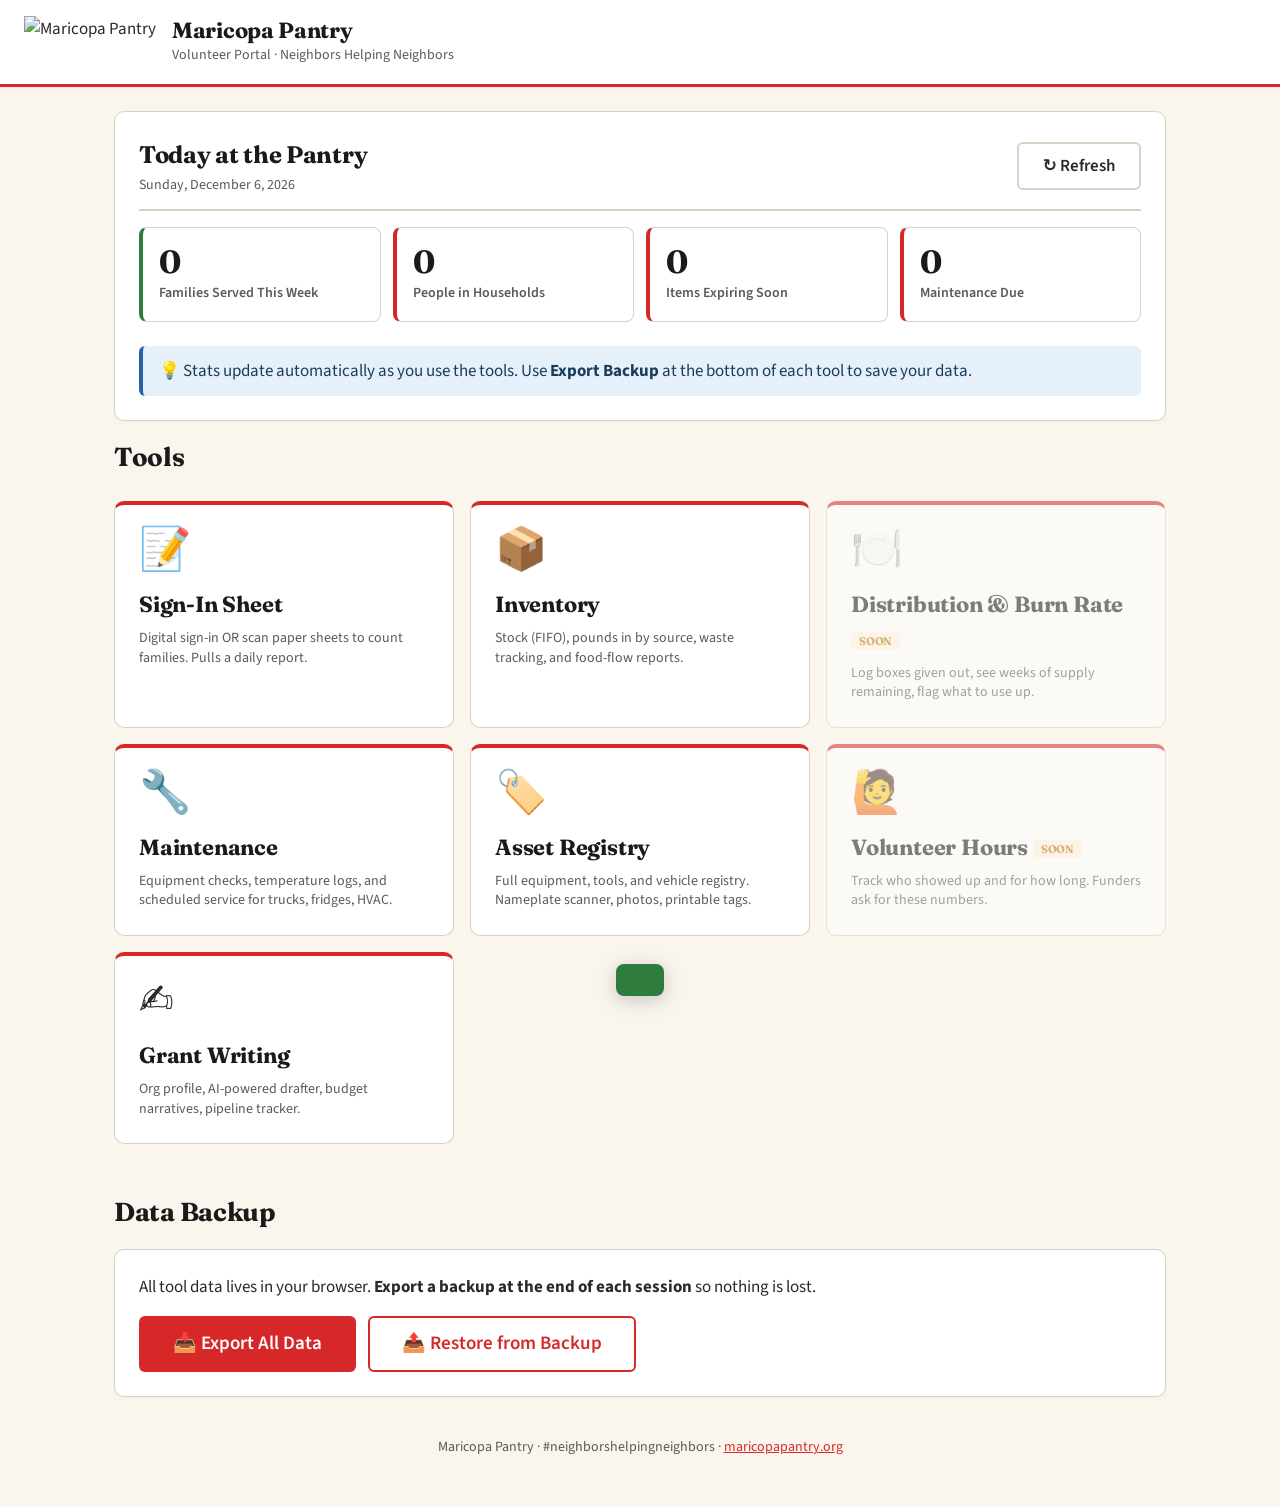
==== assets.html @ 0df5cdf4 "Create assets.html" ====
<!DOCTYPE html>
<html lang="en">
<head>
<meta charset="UTF-8" />
<meta name="viewport" content="width=device-width, initial-scale=1.0" />
<title>Maricopa Pantry — Volunteer Portal</title>
<link rel="preconnect" href="https://fonts.googleapis.com" />
<link rel="preconnect" href="https://fonts.gstatic.com" crossorigin />
<link href="https://fonts.googleapis.com/css2?family=Fraunces:opsz,wght@9..144,400;9..144,600;9..144,700;9..144,800&family=Source+Sans+3:wght@400;500;600;700&display=swap" rel="stylesheet" />
<link rel="stylesheet" href="pantry.css" />
</head>
<body>

<div class="header">
  <img class="header-logo" src="https://img1.wsimg.com/isteam/ip/4d107baa-83e4-44ec-a71f-4f505279b444/IMG_5026.PNG" alt="Maricopa Pantry" />
  <div class="header-titles">
    <div class="header-title">Maricopa Pantry</div>
    <div class="header-sub">Volunteer Portal · Neighbors Helping Neighbors</div>
  </div>
</div>

<div class="container">

  <!-- TODAY'S QUICK GLANCE -->
  <div class="card">
    <div class="card-header">
      <div>
        <div class="card-title">Today at the Pantry</div>
        <div class="card-subtitle" id="todayDate"></div>
      </div>
      <button class="btn btn-neutral" onclick="refreshStats()">↻ Refresh</button>
    </div>

    <div class="stat-grid">
      <div class="stat ok">
        <div class="stat-value" id="stat-families">—</div>
        <div class="stat-label">Families Served This Week</div>
      </div>
      <div class="stat">
        <div class="stat-value" id="stat-people">—</div>
        <div class="stat-label">People in Households</div>
      </div>
      <div class="stat warn" id="stat-expiring-wrap">
        <div class="stat-value" id="stat-expiring">—</div>
        <div class="stat-label">Items Expiring Soon</div>
      </div>
      <div class="stat alert" id="stat-maint-wrap">
        <div class="stat-value" id="stat-maint">—</div>
        <div class="stat-label">Maintenance Due</div>
      </div>
    </div>

    <div class="notice notice-info" style="margin-top: var(--s4); margin-bottom: 0;">
      💡 Stats update automatically as you use the tools. Use <strong>Export Backup</strong> at the bottom of each tool to save your data.
    </div>
  </div>

  <!-- TOOLS -->
  <h2 class="section-title">Tools</h2>
  <div class="tile-grid">

    <a class="tile" href="signin.html">
      <div class="tile-icon">📝</div>
      <div class="tile-title">Sign-In Sheet</div>
      <div class="tile-desc">Digital sign-in OR scan paper sheets to count families. Pulls a daily report.</div>
    </a>

    <a class="tile" href="inventory.html">
      <div class="tile-icon">📦</div>
      <div class="tile-title">Inventory</div>
      <div class="tile-desc">Stock (FIFO), pounds in by source, waste tracking, and food-flow reports.</div>
    </a>

    <div class="tile" style="opacity:0.55; cursor:not-allowed;" onclick="return false;">
      <div class="tile-icon">🍽️</div>
      <div class="tile-title">Distribution & Burn Rate <span style="font-size:11px; background:var(--amber-soft); color:var(--amber); padding:2px 8px; border-radius:4px; vertical-align:middle;">SOON</span></div>
      <div class="tile-desc">Log boxes given out, see weeks of supply remaining, flag what to use up.</div>
    </div>

    <a class="tile" href="maintenance.html">
      <div class="tile-icon">🔧</div>
      <div class="tile-title">Maintenance</div>
      <div class="tile-desc">Equipment checks, temperature logs, and scheduled service for trucks, fridges, HVAC.</div>
    </a>

    <a class="tile" href="assets.html">
      <div class="tile-icon">🏷️</div>
      <div class="tile-title">Asset Registry</div>
      <div class="tile-desc">Full equipment, tools, and vehicle registry. Nameplate scanner, photos, printable tags.</div>
    </a>

    <div class="tile" style="opacity:0.55; cursor:not-allowed;" onclick="return false;">
      <div class="tile-icon">🙋</div>
      <div class="tile-title">Volunteer Hours <span style="font-size:11px; background:var(--amber-soft); color:var(--amber); padding:2px 8px; border-radius:4px; vertical-align:middle;">SOON</span></div>
      <div class="tile-desc">Track who showed up and for how long. Funders ask for these numbers.</div>
    </div>

    <a class="tile" href="grants.html">
      <div class="tile-icon">✍️</div>
      <div class="tile-title">Grant Writing</div>
      <div class="tile-desc">Org profile, AI-powered drafter, budget narratives, pipeline tracker.</div>
    </a>

  </div>

  <!-- BACKUP / RESTORE -->
  <h2 class="section-title" style="margin-top: var(--s7);">Data Backup</h2>
  <div class="card">
    <p style="margin-bottom: var(--s3);">All tool data lives in your browser. <strong>Export a backup at the end of each session</strong> so nothing is lost.</p>
    <div class="btn-row">
      <button class="btn btn-primary btn-large" onclick="exportAll()">📥 Export All Data</button>
      <button class="btn btn-secondary btn-large" onclick="document.getElementById('importFile').click()">📤 Restore from Backup</button>
      <input type="file" id="importFile" accept=".json" style="display:none;" onchange="importAll(event)" />
    </div>
  </div>

  <div class="footer">
    Maricopa Pantry · #neighborshelpingneighbors · <a href="https://maricopapantry.org" style="color: var(--red);">maricopapantry.org</a>
  </div>

</div>

<div id="toast" class="toast"></div>

<script>
// ============================================================
// SHARED DATA LAYER — used by all pages
// All tools read/write to window.localStorage under one key
// ============================================================
const STORAGE_KEY = 'maricopa_pantry_v1';

function loadData() {
  try {
    const raw = localStorage.getItem(STORAGE_KEY);
    return raw ? JSON.parse(raw) : defaultData();
  } catch (e) { return defaultData(); }
}
function defaultData() {
  return {
    signins: [],        // {date, householdSize, zip, isNew, dietary, language, signinMode}
    inventory: [],      // {id, name, category, type, unit, qty, expDate, location, source, vendor, reorder, notes}
    distributions: [],  // {date, families, people, boxesGiven, milkcratesGiven, notes}
    maintenance: [],    // {id, equipment, task, frequency, lastDone, nextDue, assignedTo, notes}
    volunteers: [],     // {id, name, date, hoursIn, hoursOut, role, notes}
    settings: { language: 'en' }
  };
}
function saveData(d) {
  try { localStorage.setItem(STORAGE_KEY, JSON.stringify(d)); }
  catch (e) { showToast('Save failed — storage may be full', true); }
}

function showToast(msg, isError) {
  const t = document.getElementById('toast');
  t.textContent = msg;
  t.className = 'toast show' + (isError ? ' error' : '');
  setTimeout(() => { t.className = 'toast'; }, 2500);
}

// ============================================================
// HOME PAGE STATS
// ============================================================
function refreshStats() {
  const data = loadData();
  const today = new Date();
  const dateStr = today.toLocaleDateString('en-US', { weekday: 'long', month: 'long', day: 'numeric', year: 'numeric' });
  document.getElementById('todayDate').textContent = dateStr;

  // This week's families (last 7 days)
  const weekAgo = new Date(today); weekAgo.setDate(weekAgo.getDate() - 7);
  const recentSignins = data.signins.filter(s => new Date(s.date) >= weekAgo);
  document.getElementById('stat-families').textContent = recentSignins.length;
  const totalPeople = recentSignins.reduce((sum, s) => sum + (parseInt(s.householdSize) || 0), 0);
  document.getElementById('stat-people').textContent = totalPeople;

  // Expiring soon (within 14 days)
  const twoWeeks = new Date(today); twoWeeks.setDate(twoWeeks.getDate() + 14);
  const expiring = data.inventory.filter(i => i.expDate && new Date(i.expDate) <= twoWeeks && new Date(i.expDate) >= today);
  document.getElementById('stat-expiring').textContent = expiring.length;
  if (expiring.length === 0) document.getElementById('stat-expiring-wrap').classList.remove('warn');

  // Maintenance due
  const maintDue = data.maintenance.filter(m => m.nextDue && new Date(m.nextDue) <= today).length;
  document.getElementById('stat-maint').textContent = maintDue;
  if (maintDue === 0) document.getElementById('stat-maint-wrap').classList.remove('alert');
}

// ============================================================
// BACKUP / RESTORE
// ============================================================
function exportAll() {
  const data = loadData();
  const blob = new Blob([JSON.stringify(data, null, 2)], { type: 'application/json' });
  const url = URL.createObjectURL(blob);
  const a = document.createElement('a');
  a.href = url;
  a.download = 'maricopa_pantry_backup_' + new Date().toISOString().slice(0,10) + '.json';
  a.click();
  URL.revokeObjectURL(url);
  showToast('Backup downloaded');
}

function importAll(e) {
  const file = e.target.files[0];
  if (!file) return;
  if (!confirm('Restore from backup? This will replace all current data in the browser.')) return;
  const reader = new FileReader();
  reader.onload = (evt) => {
    try {
      const imported = JSON.parse(evt.target.result);
      saveData(imported);
      refreshStats();
      showToast('Backup restored');
    } catch (err) {
      showToast('Could not read backup file', true);
    }
  };
  reader.readAsText(file);
}

refreshStats();
</script>

</body>
</html>
---- pantry.css ----
/* ============================================================
   MARICOPA PANTRY — SHARED STYLES
   Optimized for: 70+ readable, point-and-click, mobile-first
   Brand: warm cream + Pantry red accent + black ink
   ============================================================ */

:root {
  --red: #d62828;          /* Pantry red — from logo */
  --red-dark: #a91d1d;
  --red-soft: #fde6e6;
  --black: #1a1a1a;        /* near-black, easier on eyes than pure black */
  --ink: #2a2a2a;
  --gray: #5a5a5a;         /* WCAG AA on white */
  --gray-light: #8a8a8a;
  --line: #d8d2c4;
  --cream: #faf6ee;
  --cream-warm: #fffaf0;
  --white: #ffffff;
  --green: #2e7d3f;
  --green-soft: #e8f1ea;
  --amber: #c47a17;
  --amber-soft: #fdf4e3;
  --blue: #2563a8;
  --blue-soft: #e6f0fa;

  /* spacing scale */
  --s1: 4px; --s2: 8px; --s3: 12px; --s4: 16px;
  --s5: 24px; --s6: 32px; --s7: 48px; --s8: 64px;

  /* sizes — bumped for 70+ readability */
  --font-body: 17px;
  --font-small: 14px;
  --font-large: 20px;
  --tap-min: 48px;          /* Apple HIG minimum is 44, we use 48 */
}

* { box-sizing: border-box; margin: 0; padding: 0; }

html { -webkit-text-size-adjust: 100%; }

body {
  font-family: 'Source Sans 3', -apple-system, BlinkMacSystemFont, system-ui, sans-serif;
  font-size: var(--font-body);
  line-height: 1.55;
  color: var(--ink);
  background: var(--cream);
  min-height: 100vh;
}

/* ===== HEADER ===== */
.header {
  background: var(--white);
  border-bottom: 3px solid var(--red);
  padding: var(--s4) var(--s5);
  display: flex;
  align-items: center;
  gap: var(--s4);
  position: sticky;
  top: 0;
  z-index: 100;
  box-shadow: 0 2px 8px rgba(0,0,0,0.04);
}
.header-logo { height: 52px; }
.header-titles { flex: 1; min-width: 0; }
.header-title {
  font-family: 'Fraunces', Georgia, serif;
  font-weight: 700;
  font-size: 22px;
  color: var(--black);
  line-height: 1.15;
  letter-spacing: -0.3px;
}
.header-sub { font-size: var(--font-small); color: var(--gray); margin-top: 2px; }
.header-back {
  display: inline-flex;
  align-items: center;
  gap: var(--s2);
  padding: var(--s3) var(--s4);
  font-family: 'Source Sans 3', sans-serif;
  font-weight: 600;
  font-size: var(--font-body);
  color: var(--red);
  text-decoration: none;
  border: 2px solid var(--red);
  border-radius: 6px;
  background: var(--white);
  min-height: var(--tap-min);
  white-space: nowrap;
}
.header-back:hover { background: var(--red-soft); }

/* Spanish/English toggle */
.lang-toggle {
  display: inline-flex;
  border: 2px solid var(--line);
  border-radius: 6px;
  overflow: hidden;
}
.lang-btn {
  padding: var(--s2) var(--s3);
  background: var(--white);
  border: none;
  font-size: var(--font-small);
  font-weight: 600;
  color: var(--gray);
  cursor: pointer;
  min-height: 36px;
  font-family: inherit;
}
.lang-btn.active { background: var(--red); color: var(--white); }

/* ===== CONTAINER ===== */
.container {
  max-width: 1100px;
  margin: 0 auto;
  padding: var(--s5) var(--s5);
}
@media (max-width: 600px) {
  .container { padding: var(--s4) var(--s4); }
  .header { padding: var(--s3) var(--s4); }
  .header-title { font-size: 18px; }
  .header-logo { height: 44px; }
}

/* ===== CARDS ===== */
.card {
  background: var(--white);
  border: 1px solid var(--line);
  border-radius: 10px;
  padding: var(--s5) var(--s5);
  margin-bottom: var(--s4);
  box-shadow: 0 1px 3px rgba(0,0,0,0.04);
}
.card-header {
  display: flex;
  align-items: center;
  justify-content: space-between;
  flex-wrap: wrap;
  gap: var(--s3);
  margin-bottom: var(--s4);
  padding-bottom: var(--s3);
  border-bottom: 2px solid var(--line);
}
.card-title {
  font-family: 'Fraunces', Georgia, serif;
  font-size: 24px;
  font-weight: 700;
  color: var(--black);
  letter-spacing: -0.3px;
}
.card-subtitle {
  font-size: var(--font-small);
  color: var(--gray);
  margin-top: 2px;
}

/* ===== FORM ELEMENTS ===== */
label {
  display: block;
  font-weight: 600;
  font-size: var(--font-body);
  color: var(--ink);
  margin: var(--s4) 0 var(--s2);
}
label .required { color: var(--red); }

input[type="text"], input[type="number"], input[type="date"],
input[type="email"], input[type="tel"], input[type="password"],
input[type="url"], input[type="search"], select, textarea {
  width: 100%;
  padding: var(--s3) var(--s4);
  border: 2px solid var(--line);
  border-radius: 6px;
  font-family: inherit;
  font-size: var(--font-body);
  background: var(--white);
  color: var(--ink);
  min-height: var(--tap-min);
}
input:focus, select:focus, textarea:focus {
  outline: none;
  border-color: var(--red);
  box-shadow: 0 0 0 3px var(--red-soft);
}
textarea { min-height: 100px; resize: vertical; }

/* helper text below input */
.help-text { font-size: var(--font-small); color: var(--gray); margin-top: var(--s1); }

/* ===== BUTTONS — big, obvious, forgiving ===== */
.btn {
  display: inline-flex;
  align-items: center;
  justify-content: center;
  gap: var(--s2);
  padding: var(--s3) var(--s5);
  border: 2px solid transparent;
  border-radius: 6px;
  font-family: inherit;
  font-size: var(--font-body);
  font-weight: 600;
  cursor: pointer;
  min-height: var(--tap-min);
  text-decoration: none;
  transition: transform 0.05s, background 0.15s, box-shadow 0.15s;
  line-height: 1;
}
.btn:active { transform: translateY(1px); }
.btn:disabled { opacity: 0.5; cursor: not-allowed; }

.btn-primary { background: var(--red); color: var(--white); }
.btn-primary:hover:not(:disabled) { background: var(--red-dark); }

.btn-secondary { background: var(--white); color: var(--red); border-color: var(--red); }
.btn-secondary:hover:not(:disabled) { background: var(--red-soft); }

.btn-neutral { background: var(--white); color: var(--ink); border-color: var(--line); }
.btn-neutral:hover:not(:disabled) { background: var(--cream); }

.btn-success { background: var(--green); color: var(--white); }
.btn-danger { background: #c0392b; color: var(--white); }

.btn-large { padding: var(--s4) var(--s6); font-size: 19px; min-height: 56px; }
.btn-jumbo { padding: var(--s5) var(--s6); font-size: 22px; min-height: 72px; }

.btn-row { display: flex; gap: var(--s3); flex-wrap: wrap; margin-top: var(--s4); }

/* ===== GRID ROWS ===== */
.row { display: grid; grid-template-columns: 1fr 1fr; gap: var(--s4); }
.row-3 { display: grid; grid-template-columns: 1fr 1fr 1fr; gap: var(--s4); }
@media (max-width: 600px) {
  .row, .row-3 { grid-template-columns: 1fr; gap: var(--s3); }
}

/* ===== HOME PAGE TILES ===== */
.tile-grid {
  display: grid;
  grid-template-columns: repeat(auto-fill, minmax(280px, 1fr));
  gap: var(--s4);
  margin-top: var(--s5);
}
.tile {
  background: var(--white);
  border: 1px solid var(--line);
  border-top: 4px solid var(--red);
  border-radius: 10px;
  padding: var(--s5);
  text-decoration: none;
  color: var(--ink);
  transition: transform 0.1s, box-shadow 0.15s;
  display: flex;
  flex-direction: column;
  gap: var(--s2);
  min-height: 160px;
}
.tile:hover {
  transform: translateY(-2px);
  box-shadow: 0 6px 16px rgba(0,0,0,0.08);
}
.tile-icon { font-size: 42px; line-height: 1; }
.tile-title {
  font-family: 'Fraunces', Georgia, serif;
  font-size: 22px;
  font-weight: 700;
  color: var(--black);
  margin-top: var(--s2);
  letter-spacing: -0.2px;
}
.tile-desc { font-size: var(--font-small); color: var(--gray); line-height: 1.4; }

/* ===== STATS / DASHBOARD ===== */
.stat-grid {
  display: grid;
  grid-template-columns: repeat(auto-fit, minmax(160px, 1fr));
  gap: var(--s3);
  margin-bottom: var(--s5);
}
.stat {
  background: var(--white);
  border: 1px solid var(--line);
  border-left: 4px solid var(--red);
  border-radius: 8px;
  padding: var(--s4);
}
.stat-value {
  font-family: 'Fraunces', serif;
  font-size: 32px;
  font-weight: 700;
  color: var(--black);
  line-height: 1.1;
}
.stat-label {
  font-size: var(--font-small);
  color: var(--gray);
  margin-top: var(--s1);
  font-weight: 600;
}
.stat.ok { border-left-color: var(--green); }
.stat.warn { border-left-color: var(--amber); }
.stat.alert { border-left-color: var(--red); }

/* ===== TABLES ===== */
.table-wrap { overflow-x: auto; -webkit-overflow-scrolling: touch; }
table { width: 100%; border-collapse: collapse; font-size: var(--font-body); }
th, td { text-align: left; padding: var(--s3) var(--s3); border-bottom: 1px solid var(--line); vertical-align: middle; }
th {
  font-weight: 700;
  background: var(--cream);
  font-size: var(--font-small);
  text-transform: uppercase;
  letter-spacing: 0.5px;
  color: var(--gray);
}
tr.row-alert { background: #fdecea; }
tr.row-warn { background: #fdf4e3; }
tr.row-ok { background: var(--green-soft); }

/* ===== BADGES ===== */
.badge {
  display: inline-block;
  padding: 3px 10px;
  border-radius: 4px;
  font-size: 13px;
  font-weight: 600;
  letter-spacing: 0.3px;
}
.badge-red { background: var(--red-soft); color: var(--red-dark); }
.badge-amber { background: var(--amber-soft); color: var(--amber); }
.badge-green { background: var(--green-soft); color: var(--green); }
.badge-blue { background: var(--blue-soft); color: var(--blue); }
.badge-gray { background: #ececea; color: var(--gray); }

/* ===== NOTIFICATIONS ===== */
.notice {
  padding: var(--s3) var(--s4);
  border-radius: 6px;
  margin-bottom: var(--s4);
  font-size: var(--font-body);
  border-left: 4px solid;
}
.notice-info { background: var(--blue-soft); border-color: var(--blue); color: #1a3d5c; }
.notice-success { background: var(--green-soft); border-color: var(--green); color: #1f4e2c; }
.notice-warn { background: var(--amber-soft); border-color: var(--amber); color: #6b3a07; }
.notice-error { background: #fdecea; border-color: var(--red); color: var(--red-dark); }

/* ===== TOAST (for save confirmations) ===== */
.toast {
  position: fixed;
  bottom: var(--s5);
  left: 50%;
  transform: translateX(-50%) translateY(120px);
  background: var(--green);
  color: var(--white);
  padding: var(--s4) var(--s5);
  border-radius: 8px;
  font-weight: 600;
  font-size: var(--font-body);
  box-shadow: 0 4px 20px rgba(0,0,0,0.2);
  z-index: 1000;
  transition: transform 0.3s;
}
.toast.show { transform: translateX(-50%) translateY(0); }
.toast.error { background: var(--red); }

/* ===== TAP-FRIENDLY CHIPS / CHECKBOXES ===== */
.chip-group { display: flex; gap: var(--s2); flex-wrap: wrap; margin-top: var(--s2); }
.chip {
  display: inline-flex;
  align-items: center;
  gap: var(--s2);
  padding: var(--s3) var(--s4);
  border: 2px solid var(--line);
  border-radius: 24px;
  background: var(--white);
  font-size: var(--font-body);
  cursor: pointer;
  min-height: var(--tap-min);
  user-select: none;
}
.chip:hover { border-color: var(--red); }
.chip.active { background: var(--red); color: var(--white); border-color: var(--red); }

/* ===== SECTION HEADINGS ===== */
h2.section-title {
  font-family: 'Fraunces', Georgia, serif;
  font-size: 26px;
  font-weight: 700;
  color: var(--black);
  margin-bottom: var(--s4);
  letter-spacing: -0.3px;
}
h3.subsection-title {
  font-family: 'Fraunces', Georgia, serif;
  font-size: 19px;
  font-weight: 700;
  color: var(--black);
  margin: var(--s5) 0 var(--s3);
}

/* ===== FOOTER ===== */
.footer {
  text-align: center;
  padding: var(--s5) var(--s4);
  color: var(--gray);
  font-size: var(--font-small);
}

/* ===== UTILITIES ===== */
.text-center { text-align: center; }
.text-right { text-align: right; }
.muted { color: var(--gray); }
.empty {
  text-align: center;
  padding: var(--s7) var(--s4);
  color: var(--gray);
}
.empty-icon { font-size: 48px; margin-bottom: var(--s3); }
.spinner {
  display: inline-block;
  width: 18px; height: 18px;
  border: 3px solid currentColor;
  border-top-color: transparent;
  border-radius: 50%;
  animation: spin 0.7s linear infinite;
  vertical-align: middle;
}
@keyframes spin { to { transform: rotate(360deg); } }

/* Print styles for reports */
@media print {
  .header, .header-back, .btn-row, .lang-toggle { display: none !important; }
  body { background: white; }
  .card { box-shadow: none; border: 1px solid #ccc; break-inside: avoid; }
}
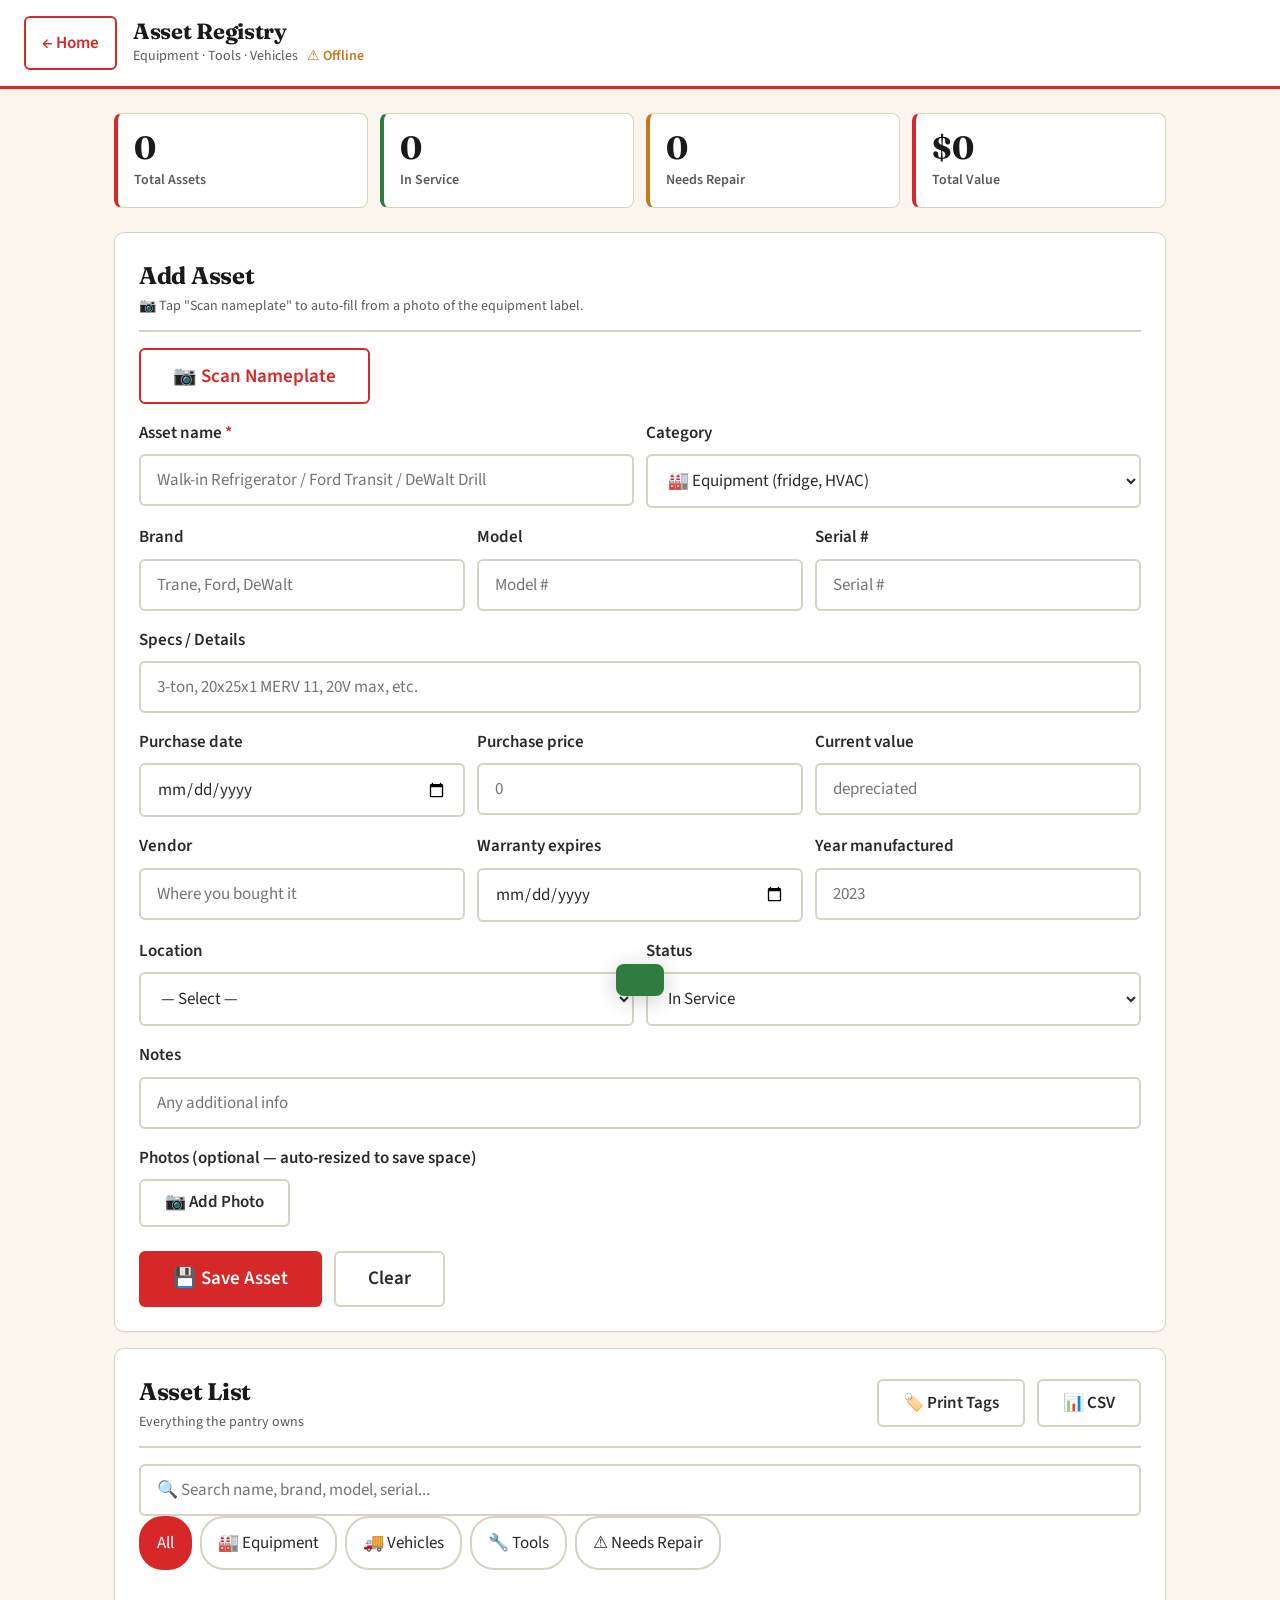
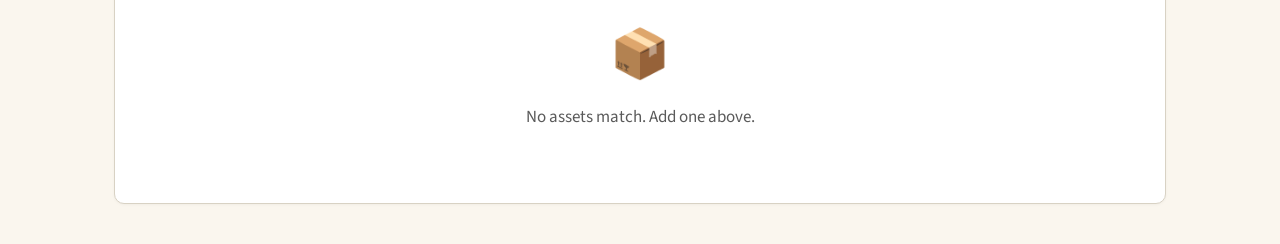
==== commit 096cbf1c: "Update assets.html" ====
--- a/assets.html
+++ b/assets.html
@@ -3,222 +3,595 @@
 <head>
 <meta charset="UTF-8" />
 <meta name="viewport" content="width=device-width, initial-scale=1.0" />
-<title>Maricopa Pantry — Volunteer Portal</title>
+<title>Assets · Maricopa Pantry</title>
 <link rel="preconnect" href="https://fonts.googleapis.com" />
 <link rel="preconnect" href="https://fonts.gstatic.com" crossorigin />
 <link href="https://fonts.googleapis.com/css2?family=Fraunces:opsz,wght@9..144,400;9..144,600;9..144,700;9..144,800&family=Source+Sans+3:wght@400;500;600;700&display=swap" rel="stylesheet" />
 <link rel="stylesheet" href="pantry.css" />
+<style>
+  .asset-grid {
+    display: grid; grid-template-columns: repeat(auto-fill, minmax(280px, 1fr));
+    gap: var(--s4);
+  }
+  .asset-card {
+    background: var(--white); border: 1px solid var(--line); border-radius: 8px;
+    overflow: hidden; display: flex; flex-direction: column;
+    box-shadow: 0 1px 3px rgba(0,0,0,0.04);
+  }
+  .asset-photo {
+    width: 100%; aspect-ratio: 4/3; background: var(--cream);
+    display: flex; align-items: center; justify-content: center;
+    color: var(--gray-light); font-size: 48px; overflow: hidden;
+  }
+  .asset-photo img { width: 100%; height: 100%; object-fit: cover; }
+  .asset-body { padding: var(--s4); flex: 1; display: flex; flex-direction: column; }
+  .asset-name { font-family: 'Fraunces', serif; font-weight: 700; font-size: 18px; color: var(--black); }
+  .asset-tag { font-size: 12px; color: var(--gray); font-family: monospace; margin-top: 2px; }
+  .asset-meta { font-size: 13px; color: var(--gray); margin-top: var(--s2); line-height: 1.5; }
+  .asset-meta strong { color: var(--ink); }
+  .asset-actions { display: flex; gap: var(--s2); margin-top: var(--s3); }
+  .asset-actions .btn { flex: 1; padding: 8px; font-size: 13px; min-height: 40px; }
+
+  .photo-thumbs {
+    display: grid; grid-template-columns: repeat(auto-fill, minmax(100px, 1fr));
+    gap: var(--s2); margin-top: var(--s2);
+  }
+  .photo-thumb {
+    position: relative; aspect-ratio: 1; border-radius: 6px; overflow: hidden;
+    border: 1px solid var(--line);
+  }
+  .photo-thumb img { width: 100%; height: 100%; object-fit: cover; }
+  .photo-thumb .remove {
+    position: absolute; top: 2px; right: 2px;
+    background: var(--red); color: white; border: none;
+    width: 24px; height: 24px; border-radius: 50%; cursor: pointer; font-size: 14px;
+  }
+
+  .form-grid-3 { display: grid; grid-template-columns: 1fr 1fr 1fr; gap: var(--s3); }
+  .form-grid-2 { display: grid; grid-template-columns: 1fr 1fr; gap: var(--s3); }
+  @media (max-width: 700px) { .form-grid-3, .form-grid-2 { grid-template-columns: 1fr; } }
+
+  .status-badge {
+    display: inline-block; padding: 2px 8px; border-radius: 12px;
+    font-size: 11px; font-weight: 600; text-transform: uppercase; letter-spacing: 0.5px;
+  }
+  .status-active { background: var(--green-soft); color: var(--green); }
+  .status-repair { background: var(--amber-soft); color: var(--amber); }
+  .status-retired { background: #ececea; color: var(--gray); }
+  .status-disposed { background: var(--red-soft); color: var(--red-dark); }
+
+  /* Printable tag sheet */
+  .tag-sheet {
+    display: grid;
+    grid-template-columns: repeat(3, 1fr);
+    gap: 12px;
+    padding: 20px;
+  }
+  .tag {
+    border: 2px solid var(--black); border-radius: 8px;
+    padding: 14px; text-align: center;
+    background: white; break-inside: avoid;
+  }
+  .tag-org { font-family: 'Fraunces', serif; font-size: 14px; font-weight: 700; color: var(--red); }
+  .tag-name { font-size: 12px; margin: 8px 0 4px; font-weight: 600; }
+  .tag-id { font-family: monospace; font-size: 20px; font-weight: 700; letter-spacing: 2px; }
+  .tag-contact { font-size: 10px; color: var(--gray); margin-top: 6px; }
+  @media print {
+    body * { visibility: hidden; }
+    #tagPrintArea, #tagPrintArea * { visibility: visible; }
+    #tagPrintArea { position: absolute; left: 0; top: 0; width: 100%; }
+    .header, .btn-row, .filter-bar, .no-print { display: none !important; }
+  }
+</style>
 </head>
 <body>
 
 <div class="header">
-  <img class="header-logo" src="https://img1.wsimg.com/isteam/ip/4d107baa-83e4-44ec-a71f-4f505279b444/IMG_5026.PNG" alt="Maricopa Pantry" />
+  <a class="header-back" href="index.html">← Home</a>
   <div class="header-titles">
-    <div class="header-title">Maricopa Pantry</div>
-    <div class="header-sub">Volunteer Portal · Neighbors Helping Neighbors</div>
+    <div class="header-title">Asset Registry</div>
+    <div class="header-sub">Equipment · Tools · Vehicles &nbsp; <span id="syncStatus" style="font-weight:600;"></span></div>
   </div>
 </div>
 
 <div class="container">
 
-  <!-- TODAY'S QUICK GLANCE -->
+  <div class="stat-grid">
+    <div class="stat"><div class="stat-value" id="stat-total">0</div><div class="stat-label">Total Assets</div></div>
+    <div class="stat ok"><div class="stat-value" id="stat-active">0</div><div class="stat-label">In Service</div></div>
+    <div class="stat warn"><div class="stat-value" id="stat-repair">0</div><div class="stat-label">Needs Repair</div></div>
+    <div class="stat"><div class="stat-value" id="stat-value">$0</div><div class="stat-label">Total Value</div></div>
+  </div>
+
   <div class="card">
     <div class="card-header">
       <div>
-        <div class="card-title">Today at the Pantry</div>
-        <div class="card-subtitle" id="todayDate"></div>
-      </div>
-      <button class="btn btn-neutral" onclick="refreshStats()">↻ Refresh</button>
-    </div>
-
-    <div class="stat-grid">
-      <div class="stat ok">
-        <div class="stat-value" id="stat-families">—</div>
-        <div class="stat-label">Families Served This Week</div>
-      </div>
-      <div class="stat">
-        <div class="stat-value" id="stat-people">—</div>
-        <div class="stat-label">People in Households</div>
-      </div>
-      <div class="stat warn" id="stat-expiring-wrap">
-        <div class="stat-value" id="stat-expiring">—</div>
-        <div class="stat-label">Items Expiring Soon</div>
-      </div>
-      <div class="stat alert" id="stat-maint-wrap">
-        <div class="stat-value" id="stat-maint">—</div>
-        <div class="stat-label">Maintenance Due</div>
-      </div>
-    </div>
-
-    <div class="notice notice-info" style="margin-top: var(--s4); margin-bottom: 0;">
-      💡 Stats update automatically as you use the tools. Use <strong>Export Backup</strong> at the bottom of each tool to save your data.
+        <div class="card-title" id="formTitle">Add Asset</div>
+        <div class="card-subtitle">📷 Tap "Scan nameplate" to auto-fill from a photo of the equipment label.</div>
+      </div>
+    </div>
+
+    <input type="hidden" id="editId" />
+
+    <div class="btn-row" style="margin-top:0;">
+      <button class="btn btn-secondary btn-large" onclick="document.getElementById('nameplateInput').click()">📷 Scan Nameplate</button>
+      <input type="file" id="nameplateInput" accept="image/*" capture="environment" style="display:none;" onchange="scanNameplate(this)" />
+    </div>
+    <div id="scanStatus" style="display:none; margin-top:var(--s2);" class="notice notice-info"></div>
+
+    <div class="form-grid-2">
+      <div>
+        <label>Asset name <span class="required">*</span></label>
+        <input type="text" id="aName" placeholder="Walk-in Refrigerator / Ford Transit / DeWalt Drill" />
+      </div>
+      <div>
+        <label>Category</label>
+        <select id="aCategory">
+          <option value="equipment">🏭 Equipment (fridge, HVAC)</option>
+          <option value="vehicle">🚚 Vehicle</option>
+          <option value="tool">🔧 Tool</option>
+          <option value="it">💻 IT / Electronics</option>
+          <option value="furniture">🪑 Furniture / Fixtures</option>
+          <option value="other">📦 Other</option>
+        </select>
+      </div>
+    </div>
+
+    <div class="form-grid-3">
+      <div><label>Brand</label><input type="text" id="aBrand" placeholder="Trane, Ford, DeWalt" /></div>
+      <div><label>Model</label><input type="text" id="aModel" placeholder="Model #" /></div>
+      <div><label>Serial #</label><input type="text" id="aSerial" placeholder="Serial #" /></div>
+    </div>
+
+    <label>Specs / Details</label>
+    <input type="text" id="aSpecs" placeholder="3-ton, 20x25x1 MERV 11, 20V max, etc." />
+
+    <div class="form-grid-3">
+      <div>
+        <label>Purchase date</label>
+        <input type="date" id="aPurchDate" />
+      </div>
+      <div>
+        <label>Purchase price</label>
+        <input type="number" id="aPurchPrice" min="0" step="1" placeholder="0" />
+      </div>
+      <div>
+        <label>Current value</label>
+        <input type="number" id="aCurrValue" min="0" step="1" placeholder="depreciated" />
+      </div>
+    </div>
+
+    <div class="form-grid-3">
+      <div>
+        <label>Vendor</label>
+        <input type="text" id="aVendor" placeholder="Where you bought it" />
+      </div>
+      <div>
+        <label>Warranty expires</label>
+        <input type="date" id="aWarranty" />
+      </div>
+      <div>
+        <label>Year manufactured</label>
+        <input type="text" id="aYear" placeholder="2023" />
+      </div>
+    </div>
+
+    <div class="form-grid-2">
+      <div>
+        <label>Location</label>
+        <select id="aLocation">
+          <option value="">— Select —</option>
+          <option>Warehouse</option>
+          <option>Dry Storage / Shelves</option>
+          <option>Walk-in Refrigerator</option>
+          <option>Walk-in Freezer</option>
+          <option>Truck</option>
+          <option>Workshop / Parts Bin</option>
+          <option>Office</option>
+          <option>Offsite / Storage</option>
+        </select>
+      </div>
+      <div>
+        <label>Status</label>
+        <select id="aStatus">
+          <option value="active">In Service</option>
+          <option value="repair">Needs Repair</option>
+          <option value="retired">Retired</option>
+          <option value="disposed">Disposed / Sold</option>
+        </select>
+      </div>
+    </div>
+
+    <label>Notes</label>
+    <input type="text" id="aNotes" placeholder="Any additional info" />
+
+    <label>Photos (optional — auto-resized to save space)</label>
+    <div class="btn-row" style="margin-top:0;">
+      <button class="btn btn-neutral" onclick="document.getElementById('photoInput').click()">📷 Add Photo</button>
+      <input type="file" id="photoInput" accept="image/*" capture="environment" multiple style="display:none;" onchange="addPhotos(this)" />
+    </div>
+    <div class="photo-thumbs" id="photoThumbs"></div>
+
+    <div class="btn-row">
+      <button class="btn btn-primary btn-large" onclick="saveAsset()">💾 Save Asset</button>
+      <button class="btn btn-neutral btn-large" onclick="clearForm()">Clear</button>
     </div>
   </div>
 
-  <!-- TOOLS -->
-  <h2 class="section-title">Tools</h2>
-  <div class="tile-grid">
-
-    <a class="tile" href="signin.html">
-      <div class="tile-icon">📝</div>
-      <div class="tile-title">Sign-In Sheet</div>
-      <div class="tile-desc">Digital sign-in OR scan paper sheets to count families. Pulls a daily report.</div>
-    </a>
-
-    <a class="tile" href="inventory.html">
-      <div class="tile-icon">📦</div>
-      <div class="tile-title">Inventory</div>
-      <div class="tile-desc">Stock (FIFO), pounds in by source, waste tracking, and food-flow reports.</div>
-    </a>
-
-    <div class="tile" style="opacity:0.55; cursor:not-allowed;" onclick="return false;">
-      <div class="tile-icon">🍽️</div>
-      <div class="tile-title">Distribution & Burn Rate <span style="font-size:11px; background:var(--amber-soft); color:var(--amber); padding:2px 8px; border-radius:4px; vertical-align:middle;">SOON</span></div>
-      <div class="tile-desc">Log boxes given out, see weeks of supply remaining, flag what to use up.</div>
-    </div>
-
-    <a class="tile" href="maintenance.html">
-      <div class="tile-icon">🔧</div>
-      <div class="tile-title">Maintenance</div>
-      <div class="tile-desc">Equipment checks, temperature logs, and scheduled service for trucks, fridges, HVAC.</div>
-    </a>
-
-    <a class="tile" href="assets.html">
-      <div class="tile-icon">🏷️</div>
-      <div class="tile-title">Asset Registry</div>
-      <div class="tile-desc">Full equipment, tools, and vehicle registry. Nameplate scanner, photos, printable tags.</div>
-    </a>
-
-    <div class="tile" style="opacity:0.55; cursor:not-allowed;" onclick="return false;">
-      <div class="tile-icon">🙋</div>
-      <div class="tile-title">Volunteer Hours <span style="font-size:11px; background:var(--amber-soft); color:var(--amber); padding:2px 8px; border-radius:4px; vertical-align:middle;">SOON</span></div>
-      <div class="tile-desc">Track who showed up and for how long. Funders ask for these numbers.</div>
-    </div>
-
-    <a class="tile" href="grants.html">
-      <div class="tile-icon">✍️</div>
-      <div class="tile-title">Grant Writing</div>
-      <div class="tile-desc">Org profile, AI-powered drafter, budget narratives, pipeline tracker.</div>
-    </a>
-
+  <div class="card">
+    <div class="card-header">
+      <div><div class="card-title">Asset List</div><div class="card-subtitle">Everything the pantry owns</div></div>
+      <div class="btn-row" style="margin:0;">
+        <button class="btn btn-neutral" onclick="printTags()">🏷️ Print Tags</button>
+        <button class="btn btn-neutral" onclick="exportCSV()">📊 CSV</button>
+      </div>
+    </div>
+    <div class="filter-bar">
+      <input type="search" id="searchBox" placeholder="🔍 Search name, brand, model, serial..." oninput="render()" />
+      <div class="chip-group" style="margin:0;">
+        <div class="chip active" data-filter="all" onclick="setFilter(this,'all')">All</div>
+        <div class="chip" data-filter="equipment" onclick="setFilter(this,'equipment')">🏭 Equipment</div>
+        <div class="chip" data-filter="vehicle" onclick="setFilter(this,'vehicle')">🚚 Vehicles</div>
+        <div class="chip" data-filter="tool" onclick="setFilter(this,'tool')">🔧 Tools</div>
+        <div class="chip" data-filter="repair" onclick="setFilter(this,'repair')">⚠️ Needs Repair</div>
+      </div>
+    </div>
+    <div class="asset-grid" id="assetGrid"></div>
   </div>
 
-  <!-- BACKUP / RESTORE -->
-  <h2 class="section-title" style="margin-top: var(--s7);">Data Backup</h2>
-  <div class="card">
-    <p style="margin-bottom: var(--s3);">All tool data lives in your browser. <strong>Export a backup at the end of each session</strong> so nothing is lost.</p>
-    <div class="btn-row">
-      <button class="btn btn-primary btn-large" onclick="exportAll()">📥 Export All Data</button>
-      <button class="btn btn-secondary btn-large" onclick="document.getElementById('importFile').click()">📤 Restore from Backup</button>
-      <input type="file" id="importFile" accept=".json" style="display:none;" onchange="importAll(event)" />
-    </div>
-  </div>
-
-  <div class="footer">
-    Maricopa Pantry · #neighborshelpingneighbors · <a href="https://maricopapantry.org" style="color: var(--red);">maricopapantry.org</a>
-  </div>
-
 </div>
 
+<!-- Hidden print area -->
+<div id="tagPrintArea" style="display:none;"></div>
+
 <div id="toast" class="toast"></div>
 
 <script>
-// ============================================================
-// SHARED DATA LAYER — used by all pages
-// All tools read/write to window.localStorage under one key
-// ============================================================
+const PANTRY_SERVER = 'https://api.little6llc.com:3001/pantry';
 const STORAGE_KEY = 'maricopa_pantry_v1';
 
-function loadData() {
+function loadData() { try { const r = localStorage.getItem(STORAGE_KEY); return r ? JSON.parse(r) : defaultData(); } catch(e){ return defaultData(); } }
+function defaultData() { return { assets: [], settings: {} }; }
+function ensureKeys(d) { d.assets = d.assets || []; return d; }
+function saveLocal(d) { try { localStorage.setItem(STORAGE_KEY, JSON.stringify(d)); } catch(e){} }
+function showToast(msg, isErr) {
+  const t = document.getElementById('toast'); t.textContent = msg;
+  t.className = 'toast show' + (isErr ? ' error' : '');
+  setTimeout(() => t.className = 'toast', 2500);
+}
+function uuid() { return 'a-' + Date.now() + '-' + Math.random().toString(36).slice(2,7); }
+function escapeHtml(s){ return String(s==null?'':s).replace(/[&<>"']/g,c=>({'&':'&amp;','<':'&lt;','>':'&gt;','"':'&quot;',"'":'&#39;'}[c])); }
+function fmtDate(s){ if(!s) return ''; try { return new Date(s+'T12:00:00').toLocaleDateString('en-US',{month:'short',day:'numeric',year:'numeric'}); } catch(e){ return s; } }
+
+function setSyncStatus(state) {
+  const el = document.getElementById('syncStatus');
+  if (state === 'saved') { el.textContent = '☁️ Saved'; el.style.color = 'var(--green)'; }
+  else if (state === 'offline') { el.textContent = '⚠️ Offline'; el.style.color = 'var(--amber)'; }
+  else if (state === 'saving') { el.textContent = '☁️ Saving…'; el.style.color = 'var(--gray)'; }
+}
+
+// ---- SERVER SYNC ----
+let pushTimer = null;
+function scheduleSync() {
+  clearTimeout(pushTimer);
+  pushTimer = setTimeout(async () => {
+    setSyncStatus('saving');
+    try {
+      const d = ensureKeys(loadData());
+      await fetch(PANTRY_SERVER + '/assets', {
+        method: 'POST',
+        headers: { 'Content-Type': 'application/json' },
+        body: JSON.stringify({ assets: d.assets })
+      });
+      setSyncStatus('saved');
+    } catch (e) { setSyncStatus('offline'); }
+  }, 600);
+}
+async function pullFromServer() {
   try {
-    const raw = localStorage.getItem(STORAGE_KEY);
-    return raw ? JSON.parse(raw) : defaultData();
-  } catch (e) { return defaultData(); }
-}
-function defaultData() {
-  return {
-    signins: [],        // {date, householdSize, zip, isNew, dietary, language, signinMode}
-    inventory: [],      // {id, name, category, type, unit, qty, expDate, location, source, vendor, reorder, notes}
-    distributions: [],  // {date, families, people, boxesGiven, milkcratesGiven, notes}
-    maintenance: [],    // {id, equipment, task, frequency, lastDone, nextDue, assignedTo, notes}
-    volunteers: [],     // {id, name, date, hoursIn, hoursOut, role, notes}
-    settings: { language: 'en' }
+    const res = await fetch(PANTRY_SERVER + '/assets');
+    if (!res.ok) throw new Error('server');
+    const sd = await res.json();
+    const local = ensureKeys(loadData());
+    local.assets = sd.assets || [];
+    saveLocal(local);
+    setSyncStatus('saved');
+    return true;
+  } catch (e) { setSyncStatus('offline'); return false; }
+}
+
+// ---- PHOTO HANDLING with auto-resize ----
+let currentPhotos = [];
+function addPhotos(input) {
+  Array.from(input.files).forEach(async f => {
+    if (!f.type.startsWith('image/')) return;
+    try {
+      const resized = await resizeImage(f, 1200, 0.8);
+      currentPhotos.push(resized);
+      renderPhotoThumbs();
+    } catch (e) { showToast('Could not read photo', true); }
+  });
+  input.value = '';
+}
+
+// Resize to max width, JPEG quality 0.8. Returns base64 data URL.
+function resizeImage(file, maxWidth, quality) {
+  return new Promise((resolve, reject) => {
+    const reader = new FileReader();
+    reader.onload = e => {
+      const img = new Image();
+      img.onload = () => {
+        const scale = Math.min(1, maxWidth / img.width);
+        const w = Math.round(img.width * scale);
+        const h = Math.round(img.height * scale);
+        const canvas = document.createElement('canvas');
+        canvas.width = w; canvas.height = h;
+        canvas.getContext('2d').drawImage(img, 0, 0, w, h);
+        resolve(canvas.toDataURL('image/jpeg', quality));
+      };
+      img.onerror = reject;
+      img.src = e.target.result;
+    };
+    reader.onerror = reject;
+    reader.readAsDataURL(file);
+  });
+}
+
+function renderPhotoThumbs() {
+  const div = document.getElementById('photoThumbs');
+  div.innerHTML = currentPhotos.map((p, i) =>
+    `<div class="photo-thumb"><img src="${p}" alt="" /><button class="remove" onclick="removePhoto(${i})">×</button></div>`
+  ).join('');
+}
+function removePhoto(i) { currentPhotos.splice(i, 1); renderPhotoThumbs(); }
+
+// ---- NAMEPLATE SCAN ----
+async function scanNameplate(input) {
+  const file = input.files[0];
+  input.value = '';
+  if (!file) return;
+
+  const status = document.getElementById('scanStatus');
+  status.style.display = '';
+  status.className = 'notice notice-info';
+  status.innerHTML = '<span class="spinner"></span> Reading nameplate…';
+
+  try {
+    // Resize before sending (nameplate scans don't need full res, saves bandwidth)
+    const dataUrl = await resizeImage(file, 1600, 0.85);
+    const base64 = dataUrl.split(',')[1];
+    const mediaType = 'image/jpeg';
+
+    const res = await fetch(PANTRY_SERVER + '/nameplate-scan', {
+      method: 'POST',
+      headers: { 'Content-Type': 'application/json' },
+      body: JSON.stringify({ image: { media_type: mediaType, data: base64 } })
+    });
+    const parsed = await res.json();
+    if (parsed.error) throw new Error(parsed.error);
+
+    // Fill any fields the AI extracted (don't overwrite what you already typed)
+    fillIfEmpty('aName', parsed.name);
+    fillIfEmpty('aBrand', parsed.brand);
+    fillIfEmpty('aModel', parsed.model);
+    fillIfEmpty('aSerial', parsed.serial);
+    fillIfEmpty('aSpecs', parsed.specs);
+    fillIfEmpty('aYear', parsed.year);
+    if (parsed.category) {
+      // Best-effort category map
+      const catMap = { hvac: 'equipment', refrigeration: 'equipment', appliance: 'equipment', vehicle: 'vehicle', tool: 'tool', electrical: 'equipment' };
+      const mapped = catMap[(parsed.category||'').toLowerCase()] || null;
+      if (mapped) document.getElementById('aCategory').value = mapped;
+    }
+
+    // Also save the scanned photo as an asset photo
+    currentPhotos.push(dataUrl);
+    renderPhotoThumbs();
+
+    const confColor = parsed.confidence === 'high' ? 'var(--green)' : parsed.confidence === 'medium' ? 'var(--amber)' : 'var(--red)';
+    status.className = 'notice notice-success';
+    status.innerHTML = '✓ Nameplate read (<strong style="color:'+confColor+'">'+parsed.confidence+'</strong> confidence). Fields filled — please review and adjust.' + (parsed.warnings ? '<br><em>' + escapeHtml(parsed.warnings) + '</em>' : '');
+  } catch (err) {
+    status.className = 'notice notice-error';
+    status.innerHTML = '❌ Scan failed: ' + escapeHtml(err.message || 'unknown');
+  }
+}
+function fillIfEmpty(id, val) {
+  if (!val) return;
+  const el = document.getElementById(id);
+  if (!el.value) el.value = val;
+}
+
+// ---- SAVE / LOAD / EDIT ----
+let filter = 'all';
+function setFilter(chip, f) {
+  document.querySelectorAll('[data-filter]').forEach(c => c.classList.remove('active'));
+  chip.classList.add('active'); filter = f; render();
+}
+
+function saveAsset() {
+  const name = document.getElementById('aName').value.trim();
+  if (!name) { showToast('Name required', true); return; }
+  const data = ensureKeys(loadData());
+  const id = document.getElementById('editId').value || uuid();
+
+  const asset = {
+    id,
+    tag: computeTag(id, data.assets),
+    name,
+    category: document.getElementById('aCategory').value,
+    brand: document.getElementById('aBrand').value.trim(),
+    model: document.getElementById('aModel').value.trim(),
+    serial: document.getElementById('aSerial').value.trim(),
+    specs: document.getElementById('aSpecs').value.trim(),
+    purchDate: document.getElementById('aPurchDate').value,
+    purchPrice: parseFloat(document.getElementById('aPurchPrice').value) || 0,
+    currValue: parseFloat(document.getElementById('aCurrValue').value) || 0,
+    vendor: document.getElementById('aVendor').value.trim(),
+    warranty: document.getElementById('aWarranty').value,
+    year: document.getElementById('aYear').value.trim(),
+    location: document.getElementById('aLocation').value,
+    status: document.getElementById('aStatus').value,
+    notes: document.getElementById('aNotes').value.trim(),
+    photos: currentPhotos.slice()
   };
-}
-function saveData(d) {
-  try { localStorage.setItem(STORAGE_KEY, JSON.stringify(d)); }
-  catch (e) { showToast('Save failed — storage may be full', true); }
-}
-
-function showToast(msg, isError) {
-  const t = document.getElementById('toast');
-  t.textContent = msg;
-  t.className = 'toast show' + (isError ? ' error' : '');
-  setTimeout(() => { t.className = 'toast'; }, 2500);
-}
-
-// ============================================================
-// HOME PAGE STATS
-// ============================================================
-function refreshStats() {
-  const data = loadData();
-  const today = new Date();
-  const dateStr = today.toLocaleDateString('en-US', { weekday: 'long', month: 'long', day: 'numeric', year: 'numeric' });
-  document.getElementById('todayDate').textContent = dateStr;
-
-  // This week's families (last 7 days)
-  const weekAgo = new Date(today); weekAgo.setDate(weekAgo.getDate() - 7);
-  const recentSignins = data.signins.filter(s => new Date(s.date) >= weekAgo);
-  document.getElementById('stat-families').textContent = recentSignins.length;
-  const totalPeople = recentSignins.reduce((sum, s) => sum + (parseInt(s.householdSize) || 0), 0);
-  document.getElementById('stat-people').textContent = totalPeople;
-
-  // Expiring soon (within 14 days)
-  const twoWeeks = new Date(today); twoWeeks.setDate(twoWeeks.getDate() + 14);
-  const expiring = data.inventory.filter(i => i.expDate && new Date(i.expDate) <= twoWeeks && new Date(i.expDate) >= today);
-  document.getElementById('stat-expiring').textContent = expiring.length;
-  if (expiring.length === 0) document.getElementById('stat-expiring-wrap').classList.remove('warn');
-
-  // Maintenance due
-  const maintDue = data.maintenance.filter(m => m.nextDue && new Date(m.nextDue) <= today).length;
-  document.getElementById('stat-maint').textContent = maintDue;
-  if (maintDue === 0) document.getElementById('stat-maint-wrap').classList.remove('alert');
-}
-
-// ============================================================
-// BACKUP / RESTORE
-// ============================================================
-function exportAll() {
-  const data = loadData();
-  const blob = new Blob([JSON.stringify(data, null, 2)], { type: 'application/json' });
+
+  const ex = data.assets.findIndex(x => x.id === id);
+  if (ex >= 0) { asset.tag = data.assets[ex].tag || asset.tag; data.assets[ex] = asset; }
+  else data.assets.push(asset);
+  saveLocal(data);
+  scheduleSync();
+  showToast('Asset saved');
+  clearForm();
+  render();
+}
+
+function computeTag(id, existing) {
+  // Sequential tag MP-001, MP-002, etc.
+  const nums = existing.map(a => {
+    const m = (a.tag || '').match(/MP-(\d+)/);
+    return m ? parseInt(m[1]) : 0;
+  });
+  const next = (nums.length ? Math.max(...nums) : 0) + 1;
+  return 'MP-' + String(next).padStart(3, '0');
+}
+
+function editAsset(id) {
+  const data = ensureKeys(loadData());
+  const a = data.assets.find(x => x.id === id); if (!a) return;
+  document.getElementById('editId').value = a.id;
+  document.getElementById('formTitle').textContent = 'Edit Asset: ' + a.tag;
+  document.getElementById('aName').value = a.name || '';
+  document.getElementById('aCategory').value = a.category || 'equipment';
+  document.getElementById('aBrand').value = a.brand || '';
+  document.getElementById('aModel').value = a.model || '';
+  document.getElementById('aSerial').value = a.serial || '';
+  document.getElementById('aSpecs').value = a.specs || '';
+  document.getElementById('aPurchDate').value = a.purchDate || '';
+  document.getElementById('aPurchPrice').value = a.purchPrice || '';
+  document.getElementById('aCurrValue').value = a.currValue || '';
+  document.getElementById('aVendor').value = a.vendor || '';
+  document.getElementById('aWarranty').value = a.warranty || '';
+  document.getElementById('aYear').value = a.year || '';
+  document.getElementById('aLocation').value = a.location || '';
+  document.getElementById('aStatus').value = a.status || 'active';
+  document.getElementById('aNotes').value = a.notes || '';
+  currentPhotos = (a.photos || []).slice();
+  renderPhotoThumbs();
+  window.scrollTo({top: 0, behavior: 'smooth'});
+}
+
+function deleteAsset(id) {
+  const data = ensureKeys(loadData());
+  const a = data.assets.find(x => x.id === id);
+  if (!a) return;
+  if (!confirm('Delete asset "' + a.name + '" (' + a.tag + ')?\nThis also removes its photos.')) return;
+  data.assets = data.assets.filter(x => x.id !== id);
+  saveLocal(data);
+  scheduleSync();
+  render();
+  showToast('Asset deleted');
+}
+
+function clearForm() {
+  document.getElementById('editId').value = '';
+  document.getElementById('formTitle').textContent = 'Add Asset';
+  ['aName','aBrand','aModel','aSerial','aSpecs','aPurchDate','aPurchPrice','aCurrValue','aVendor','aWarranty','aYear','aNotes'].forEach(i => document.getElementById(i).value = '');
+  document.getElementById('aCategory').selectedIndex = 0;
+  document.getElementById('aLocation').selectedIndex = 0;
+  document.getElementById('aStatus').selectedIndex = 0;
+  currentPhotos = [];
+  renderPhotoThumbs();
+  document.getElementById('scanStatus').style.display = 'none';
+}
+
+function render() {
+  const data = ensureKeys(loadData());
+  const q = (document.getElementById('searchBox').value || '').toLowerCase();
+
+  document.getElementById('stat-total').textContent = data.assets.length;
+  document.getElementById('stat-active').textContent = data.assets.filter(a => a.status === 'active').length;
+  document.getElementById('stat-repair').textContent = data.assets.filter(a => a.status === 'repair').length;
+  const totalVal = data.assets.filter(a => a.status !== 'disposed').reduce((s,a) => s + (a.currValue || a.purchPrice || 0), 0);
+  document.getElementById('stat-value').textContent = '$' + Math.round(totalVal).toLocaleString();
+
+  let list = data.assets.slice();
+  if (['equipment','vehicle','tool','it','furniture','other'].includes(filter)) list = list.filter(a => a.category === filter);
+  if (filter === 'repair') list = list.filter(a => a.status === 'repair');
+  if (q) list = list.filter(a => (a.name+' '+a.brand+' '+a.model+' '+a.serial+' '+a.tag+' '+(a.location||'')).toLowerCase().includes(q));
+  list.sort((a,b) => (a.tag||'').localeCompare(b.tag||''));
+
+  const grid = document.getElementById('assetGrid');
+  if (list.length === 0) {
+    grid.innerHTML = '<div class="empty" style="grid-column:1/-1;"><div class="empty-icon">📦</div>No assets match. Add one above.</div>';
+    return;
+  }
+
+  const catIcon = { equipment:'🏭', vehicle:'🚚', tool:'🔧', it:'💻', furniture:'🪑', other:'📦' };
+  const statusLabel = { active:'In Service', repair:'Needs Repair', retired:'Retired', disposed:'Disposed' };
+  const statusClass = { active:'status-active', repair:'status-repair', retired:'status-retired', disposed:'status-disposed' };
+
+  grid.innerHTML = list.map(a => {
+    const photo = (a.photos && a.photos[0]) ? '<img src="'+a.photos[0]+'" alt="" />' : (catIcon[a.category] || '📦');
+    const val = a.currValue || a.purchPrice || 0;
+    return `<div class="asset-card">
+      <div class="asset-photo">${photo}</div>
+      <div class="asset-body">
+        <div class="asset-name">${escapeHtml(a.name)}</div>
+        <div class="asset-tag">🏷️ ${escapeHtml(a.tag || '')} · <span class="status-badge ${statusClass[a.status]||''}">${statusLabel[a.status]||a.status}</span></div>
+        <div class="asset-meta">
+          ${a.brand || a.model ? '<strong>' + escapeHtml([a.brand, a.model].filter(Boolean).join(' ')) + '</strong><br>' : ''}
+          ${a.serial ? 'S/N: ' + escapeHtml(a.serial) + '<br>' : ''}
+          ${a.location ? '📍 ' + escapeHtml(a.location) + '<br>' : ''}
+          ${val ? '💰 $' + val.toLocaleString() : ''}
+        </div>
+        <div class="asset-actions">
+          <button class="btn btn-secondary" onclick="editAsset('${a.id}')">✎ Edit</button>
+          <button class="btn btn-neutral" onclick="deleteAsset('${a.id}')">✕</button>
+        </div>
+      </div>
+    </div>`;
+  }).join('');
+}
+
+// ---- PRINTABLE TAGS ----
+function printTags() {
+  const data = ensureKeys(loadData());
+  if (data.assets.length === 0) { showToast('No assets to print', true); return; }
+  const area = document.getElementById('tagPrintArea');
+  area.style.display = '';
+  area.innerHTML = '<div class="tag-sheet">' + data.assets.filter(a => a.status !== 'disposed').map(a => `
+    <div class="tag">
+      <div class="tag-org">MARICOPA PANTRY</div>
+      <div class="tag-name">${escapeHtml(a.name)}</div>
+      <div class="tag-id">${escapeHtml(a.tag)}</div>
+      <div class="tag-contact">Property of Maricopa Pantry · maricopapantry.org</div>
+    </div>
+  `).join('') + '</div>';
+  setTimeout(() => {
+    window.print();
+    setTimeout(() => { area.style.display = 'none'; area.innerHTML = ''; }, 500);
+  }, 100);
+}
+
+function exportCSV() {
+  const data = ensureKeys(loadData());
+  let csv = 'Tag,Name,Category,Brand,Model,Serial,Specs,Location,Status,Purchase Date,Purchase Price,Current Value,Vendor,Warranty,Year,Notes\n';
+  data.assets.forEach(a => {
+    csv += `"${a.tag}","${a.name}",${a.category},"${a.brand}","${a.model}","${a.serial}","${a.specs}","${a.location||''}",${a.status},${a.purchDate||''},${a.purchPrice||0},${a.currValue||0},"${a.vendor||''}",${a.warranty||''},"${a.year||''}","${(a.notes||'').replace(/"/g,'""')}"\n`;
+  });
+  const blob = new Blob([csv], {type: 'text/csv'});
   const url = URL.createObjectURL(blob);
-  const a = document.createElement('a');
-  a.href = url;
-  a.download = 'maricopa_pantry_backup_' + new Date().toISOString().slice(0,10) + '.json';
-  a.click();
+  const link = document.createElement('a');
+  link.href = url; link.download = 'assets_' + new Date().toISOString().slice(0,10) + '.csv';
+  link.click();
   URL.revokeObjectURL(url);
-  showToast('Backup downloaded');
-}
-
-function importAll(e) {
-  const file = e.target.files[0];
-  if (!file) return;
-  if (!confirm('Restore from backup? This will replace all current data in the browser.')) return;
-  const reader = new FileReader();
-  reader.onload = (evt) => {
-    try {
-      const imported = JSON.parse(evt.target.result);
-      saveData(imported);
-      refreshStats();
-      showToast('Backup restored');
-    } catch (err) {
-      showToast('Could not read backup file', true);
-    }
-  };
-  reader.readAsText(file);
-}
-
-refreshStats();
+}
+
+// ---- INIT ----
+setSyncStatus('saving');
+pullFromServer().then(() => render());
+render();
 </script>
 
 </body>
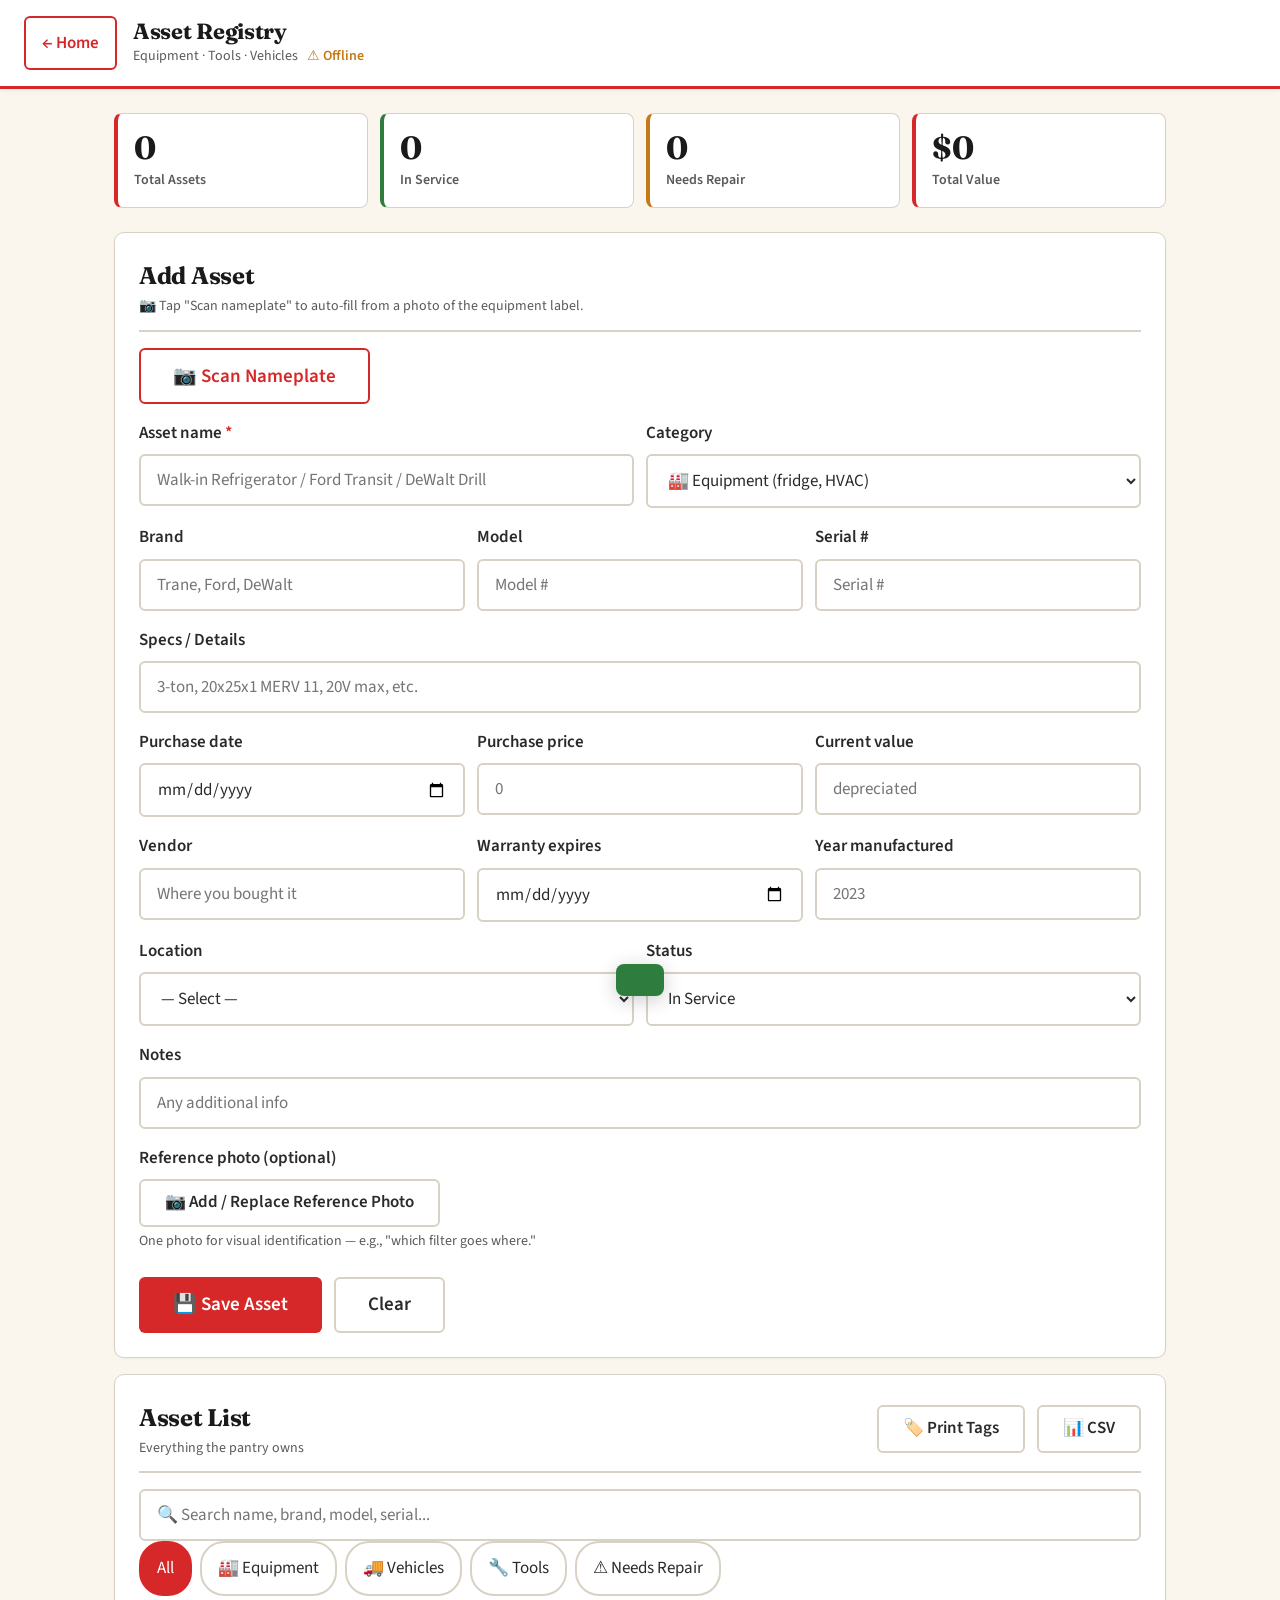
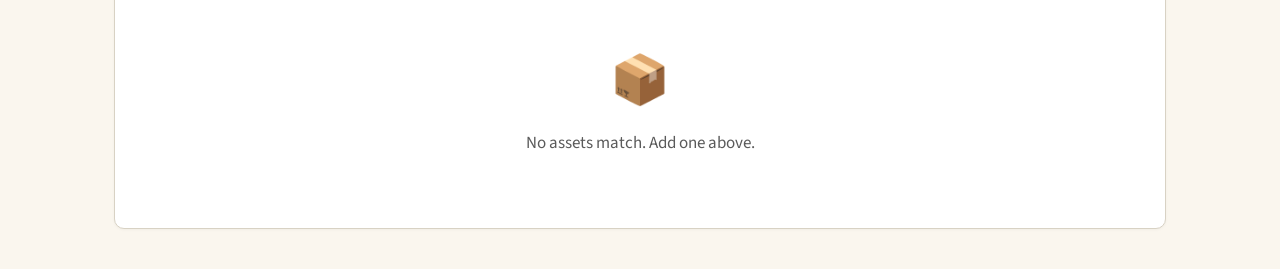
==== commit c7b3e5a9: "Update assets.html" ====
--- a/assets.html
+++ b/assets.html
@@ -193,7 +193,7 @@
       </div>
       <div>
         <label>Status</label>
-        <select id="aStatus">
+        <select id="aStatus" onchange="updateDamageVisibility()">
           <option value="active">In Service</option>
           <option value="repair">Needs Repair</option>
           <option value="retired">Retired</option>
@@ -205,12 +205,25 @@
     <label>Notes</label>
     <input type="text" id="aNotes" placeholder="Any additional info" />
 
-    <label>Photos (optional — auto-resized to save space)</label>
+    <label>Reference photo (optional)</label>
     <div class="btn-row" style="margin-top:0;">
-      <button class="btn btn-neutral" onclick="document.getElementById('photoInput').click()">📷 Add Photo</button>
-      <input type="file" id="photoInput" accept="image/*" capture="environment" multiple style="display:none;" onchange="addPhotos(this)" />
-    </div>
-    <div class="photo-thumbs" id="photoThumbs"></div>
+      <button class="btn btn-neutral" onclick="document.getElementById('refPhotoInput').click()">📷 Add / Replace Reference Photo</button>
+      <button class="btn btn-neutral" id="removeRefBtn" onclick="removeReferencePhoto()" style="display:none;">🗑️ Remove Photo</button>
+      <input type="file" id="refPhotoInput" accept="image/*" capture="environment" style="display:none;" onchange="setReferencePhoto(this)" />
+    </div>
+    <div class="help-text">One photo for visual identification — e.g., "which filter goes where."</div>
+    <div class="photo-thumbs" id="referenceThumb"></div>
+
+    <div id="damageSection" style="display:none;">
+      <label>Damage photo (for repair reference)</label>
+      <div class="btn-row" style="margin-top:0;">
+        <button class="btn btn-neutral" onclick="document.getElementById('damagePhotoInput').click()">📷 Add / Replace Damage Photo</button>
+        <button class="btn btn-neutral" id="removeDamageBtn" onclick="removeDamagePhoto()" style="display:none;">🗑️ Remove Photo</button>
+        <input type="file" id="damagePhotoInput" accept="image/*" capture="environment" style="display:none;" onchange="setDamagePhoto(this)" />
+      </div>
+      <div class="help-text">Document what's broken — helpful for repair techs.</div>
+      <div class="photo-thumbs" id="damageThumb"></div>
+    </div>
 
     <div class="btn-row">
       <button class="btn btn-primary btn-large" onclick="saveAsset()">💾 Save Asset</button>
@@ -301,17 +314,66 @@
 }
 
 // ---- PHOTO HANDLING with auto-resize ----
-let currentPhotos = [];
-function addPhotos(input) {
-  Array.from(input.files).forEach(async f => {
-    if (!f.type.startsWith('image/')) return;
-    try {
-      const resized = await resizeImage(f, 1200, 0.8);
-      currentPhotos.push(resized);
-      renderPhotoThumbs();
-    } catch (e) { showToast('Could not read photo', true); }
-  });
-  input.value = '';
+let referencePhoto = null;  // single reference photo
+let damagePhoto = null;     // single damage photo (only when status = repair)
+
+async function setReferencePhoto(input) {
+  const f = input.files[0]; input.value = '';
+  if (!f || !f.type.startsWith('image/')) return;
+  try {
+    referencePhoto = await resizeImage(f, 1200, 0.8);
+    renderReferenceThumb();
+  } catch (e) { showToast('Could not read photo', true); }
+}
+function removeReferencePhoto() {
+  referencePhoto = null;
+  renderReferenceThumb();
+}
+function renderReferenceThumb() {
+  const div = document.getElementById('referenceThumb');
+  const btn = document.getElementById('removeRefBtn');
+  if (referencePhoto) {
+    div.innerHTML = `<div class="photo-thumb" style="max-width:200px;"><img src="${referencePhoto}" alt="" /></div>`;
+    btn.style.display = '';
+  } else {
+    div.innerHTML = '';
+    btn.style.display = 'none';
+  }
+}
+
+async function setDamagePhoto(input) {
+  const f = input.files[0]; input.value = '';
+  if (!f || !f.type.startsWith('image/')) return;
+  try {
+    damagePhoto = await resizeImage(f, 1200, 0.8);
+    renderDamageThumb();
+  } catch (e) { showToast('Could not read photo', true); }
+}
+function removeDamagePhoto() {
+  damagePhoto = null;
+  renderDamageThumb();
+}
+function renderDamageThumb() {
+  const div = document.getElementById('damageThumb');
+  const btn = document.getElementById('removeDamageBtn');
+  if (damagePhoto) {
+    div.innerHTML = `<div class="photo-thumb" style="max-width:200px;"><img src="${damagePhoto}" alt="" /></div>`;
+    btn.style.display = '';
+  } else {
+    div.innerHTML = '';
+    btn.style.display = 'none';
+  }
+}
+
+// Show/hide damage photo section based on status
+function updateDamageVisibility() {
+  const status = document.getElementById('aStatus').value;
+  document.getElementById('damageSection').style.display = status === 'repair' ? '' : 'none';
+  // If user changes status away from repair, drop the photo — cleaner data
+  if (status !== 'repair' && damagePhoto) {
+    damagePhoto = null;
+    renderDamageThumb();
+  }
 }
 
 // Resize to max width, JPEG quality 0.8. Returns base64 data URL.
@@ -337,13 +399,7 @@
   });
 }
 
-function renderPhotoThumbs() {
-  const div = document.getElementById('photoThumbs');
-  div.innerHTML = currentPhotos.map((p, i) =>
-    `<div class="photo-thumb"><img src="${p}" alt="" /><button class="remove" onclick="removePhoto(${i})">×</button></div>`
-  ).join('');
-}
-function removePhoto(i) { currentPhotos.splice(i, 1); renderPhotoThumbs(); }
+function renderPhotoThumbs() { /* deprecated - kept as no-op to avoid errors */ }
 
 // ---- NAMEPLATE SCAN ----
 async function scanNameplate(input) {
@@ -384,9 +440,7 @@
       if (mapped) document.getElementById('aCategory').value = mapped;
     }
 
-    // Also save the scanned photo as an asset photo
-    currentPhotos.push(dataUrl);
-    renderPhotoThumbs();
+    // Nameplate photo is discarded once fields are extracted — you have the data.
 
     const confColor = parsed.confidence === 'high' ? 'var(--green)' : parsed.confidence === 'medium' ? 'var(--amber)' : 'var(--red)';
     status.className = 'notice notice-success';
@@ -433,7 +487,8 @@
     location: document.getElementById('aLocation').value,
     status: document.getElementById('aStatus').value,
     notes: document.getElementById('aNotes').value.trim(),
-    photos: currentPhotos.slice()
+    referencePhoto: referencePhoto,
+    damagePhoto: (document.getElementById('aStatus').value === 'repair') ? damagePhoto : null
   };
 
   const ex = data.assets.findIndex(x => x.id === id);
@@ -476,8 +531,11 @@
   document.getElementById('aLocation').value = a.location || '';
   document.getElementById('aStatus').value = a.status || 'active';
   document.getElementById('aNotes').value = a.notes || '';
-  currentPhotos = (a.photos || []).slice();
-  renderPhotoThumbs();
+  referencePhoto = a.referencePhoto || null;
+  damagePhoto = a.damagePhoto || null;
+  renderReferenceThumb();
+  renderDamageThumb();
+  updateDamageVisibility();
   window.scrollTo({top: 0, behavior: 'smooth'});
 }
 
@@ -485,7 +543,7 @@
   const data = ensureKeys(loadData());
   const a = data.assets.find(x => x.id === id);
   if (!a) return;
-  if (!confirm('Delete asset "' + a.name + '" (' + a.tag + ')?\nThis also removes its photos.')) return;
+  if (!confirm('Delete asset "' + a.name + '" (' + a.tag + ')?')) return;
   data.assets = data.assets.filter(x => x.id !== id);
   saveLocal(data);
   scheduleSync();
@@ -500,8 +558,11 @@
   document.getElementById('aCategory').selectedIndex = 0;
   document.getElementById('aLocation').selectedIndex = 0;
   document.getElementById('aStatus').selectedIndex = 0;
-  currentPhotos = [];
-  renderPhotoThumbs();
+  referencePhoto = null;
+  damagePhoto = null;
+  renderReferenceThumb();
+  renderDamageThumb();
+  updateDamageVisibility();
   document.getElementById('scanStatus').style.display = 'none';
 }
 
@@ -532,7 +593,7 @@
   const statusClass = { active:'status-active', repair:'status-repair', retired:'status-retired', disposed:'status-disposed' };
 
   grid.innerHTML = list.map(a => {
-    const photo = (a.photos && a.photos[0]) ? '<img src="'+a.photos[0]+'" alt="" />' : (catIcon[a.category] || '📦');
+    const photo = a.referencePhoto ? '<img src="'+a.referencePhoto+'" alt="" />' : (catIcon[a.category] || '📦');
     const val = a.currValue || a.purchPrice || 0;
     return `<div class="asset-card">
       <div class="asset-photo">${photo}</div>
